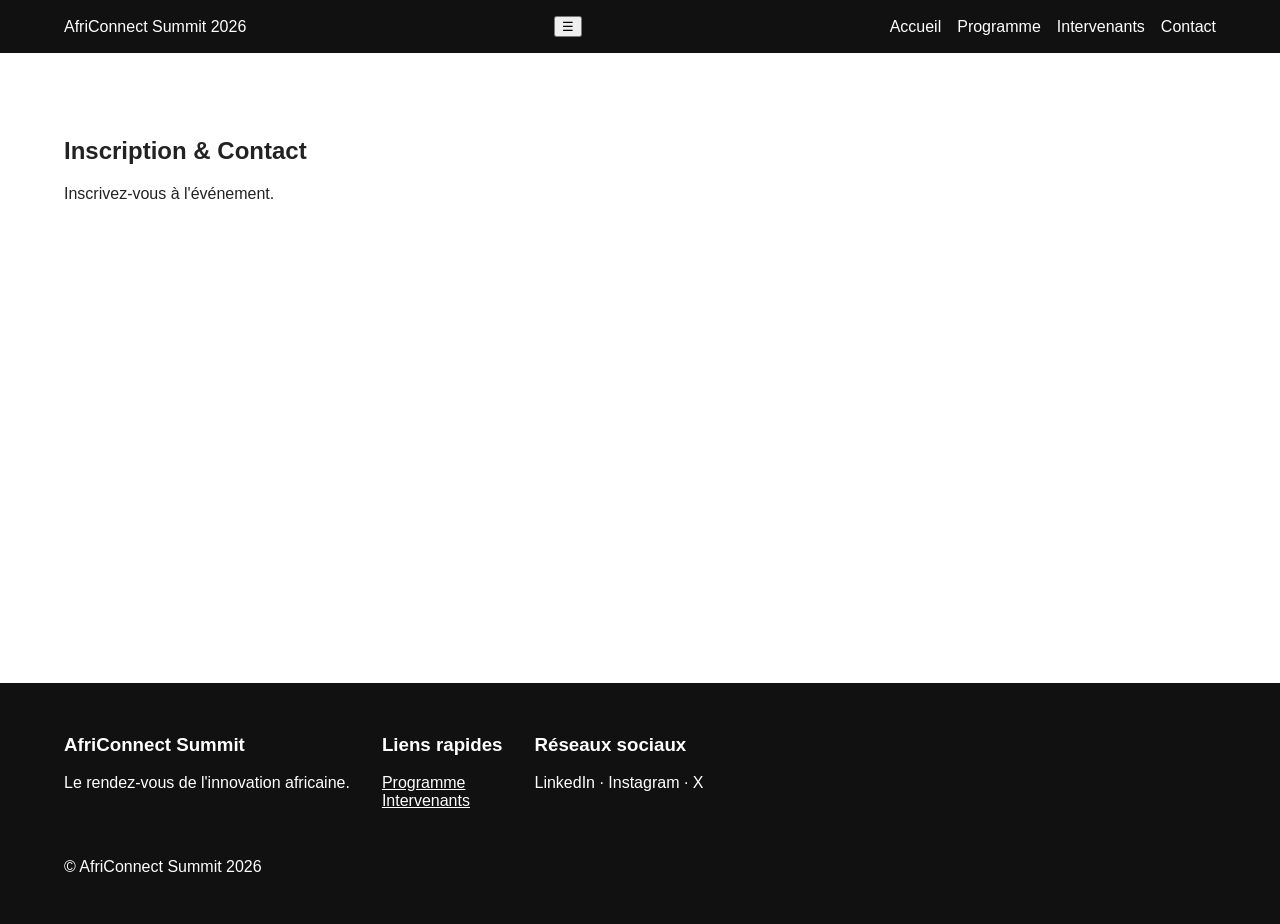
==== contact.html @ eaa364ae "feat: initialize AfriConnect Summit project structure" ====
<!DOCTYPE html>
<html lang="fr">
<head><meta charset="UTF-8"><meta name="viewport" content="width=device-width, initial-scale=1.0"><title>Contact</title><link rel="stylesheet" href="css/style.css"></head>
<body>
<header class="site-header">
  <nav class="navbar">
    <a class="logo" href="index.html">AfriConnect Summit 2026</a>
    <button class="menu-toggle" aria-label="Ouvrir le menu">☰</button>
    <div class="nav-links">
      <a href="index.html">Accueil</a>
      <a href="programme.html">Programme</a>
      <a href="intervenants.html">Intervenants</a>
      <a href="contact.html">Contact</a>
      </div>
  </nav>
</header>
<main><section><h1>Inscription & Contact</h1><p>Inscrivez-vous à l'événement.</p></section></main>
<footer class="site-footer">
  <div><h3>AfriConnect Summit</h3><p>Le rendez-vous de l'innovation africaine.</p></div>
  <div><h3>Liens rapides</h3><a href="programme.html">Programme</a><a href="intervenants.html">Intervenants</a></div>
  <div><h3>Réseaux sociaux</h3><p>LinkedIn · Instagram · X</p></div>
  <p class="copyright">© <span id="current-year"></span> AfriConnect Summit 2026</p>
</footer>

</body>
</html>
---- css/style.css ----
* { box-sizing: border-box; }
body { margin: 0; font-family: Arial, sans-serif; color: #222; background: #fff; }
.navbar { display: flex; justify-content: space-between; align-items: center; padding: 1rem 5%; background: #111; }
.logo, .nav-links a { color: white; text-decoration: none; }
.nav-links { display: flex; gap: 1rem; }
main { min-height: 70vh; padding: 4rem 5%; }
.site-footer { padding: 2rem 5%; background: #111; color: white; display: flex; gap: 2rem; flex-wrap: wrap; }
.site-footer a { color: white; display: block; }
.copyright { width: 100%; }
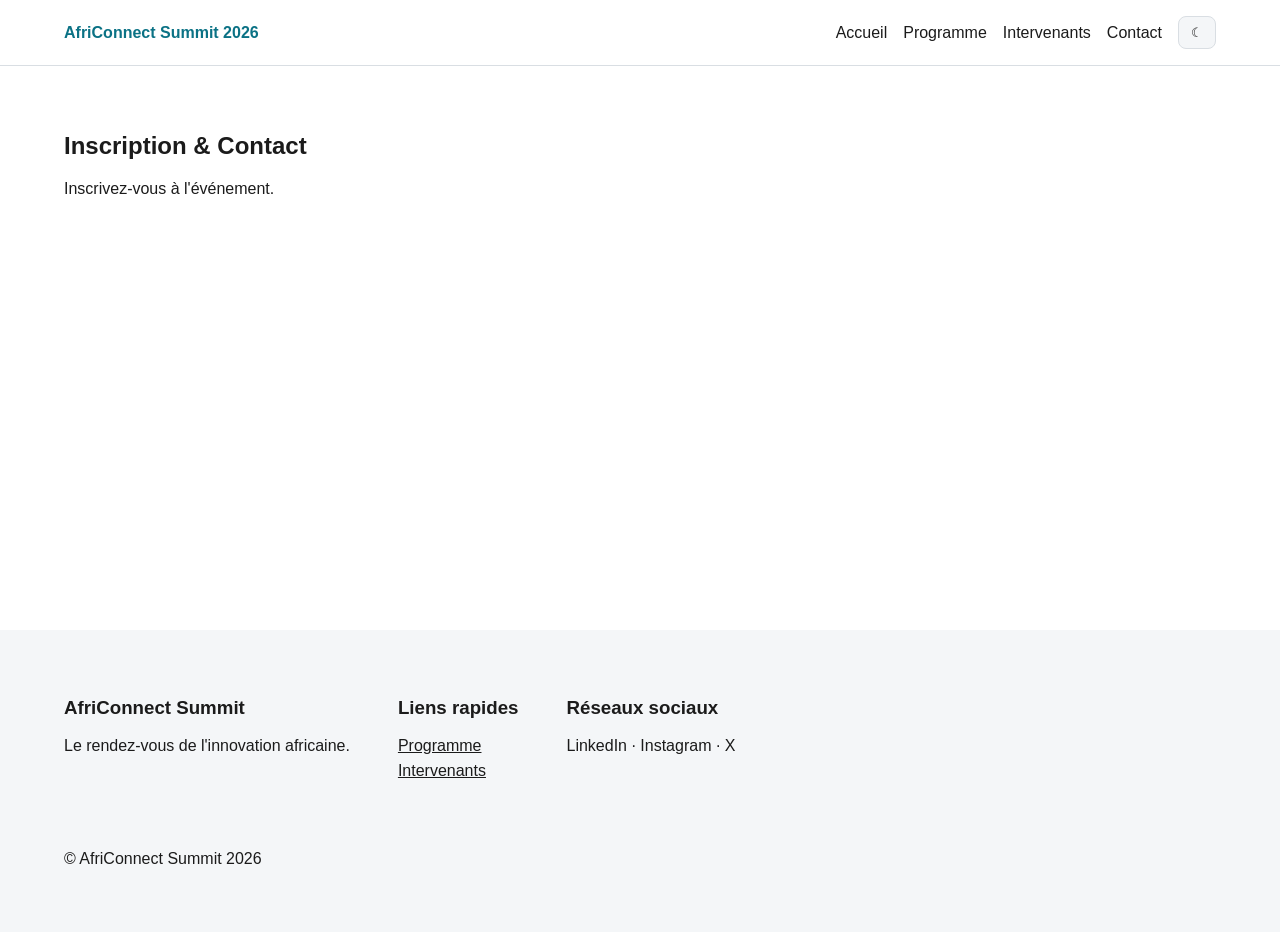
==== commit 0f3877e5: "feat: build complete homepage with hero statistics speakers and sponsors" ====
--- a/contact.html
+++ b/contact.html
@@ -1,7 +1,7 @@
 <!DOCTYPE html>
 <html lang="fr">
 <head><meta charset="UTF-8"><meta name="viewport" content="width=device-width, initial-scale=1.0"><title>Contact</title><link rel="stylesheet" href="css/style.css"></head>
-<body>
+<body data-theme="light">
 <header class="site-header">
   <nav class="navbar">
     <a class="logo" href="index.html">AfriConnect Summit 2026</a>
@@ -11,7 +11,8 @@
       <a href="programme.html">Programme</a>
       <a href="intervenants.html">Intervenants</a>
       <a href="contact.html">Contact</a>
-      </div>
+            <button id="theme-toggle" class="theme-toggle" aria-label="Changer de thème">☾</button>
+    </div>
   </nav>
 </header>
 <main><section><h1>Inscription & Contact</h1><p>Inscrivez-vous à l'événement.</p></section></main>
--- a/css/style.css
+++ b/css/style.css
@@ -1,9 +1,40 @@
-* { box-sizing: border-box; }
-body { margin: 0; font-family: Arial, sans-serif; color: #222; background: #fff; }
-.navbar { display: flex; justify-content: space-between; align-items: center; padding: 1rem 5%; background: #111; }
-.logo, .nav-links a { color: white; text-decoration: none; }
-.nav-links { display: flex; gap: 1rem; }
-main { min-height: 70vh; padding: 4rem 5%; }
-.site-footer { padding: 2rem 5%; background: #111; color: white; display: flex; gap: 2rem; flex-wrap: wrap; }
-.site-footer a { color: white; display: block; }
-.copyright { width: 100%; }
+:root { --bg:#ffffff; --text:#1b1b1b; --surface:#f4f6f8; --primary:#0b7285; --header:#ffffff; --border:#d9dee3; }
+[data-theme="dark"] { --bg:#101418; --text:#f4f7f9; --surface:#1b2229; --primary:#66d9ef; --header:#151b21; --border:#35404a; }
+* { box-sizing:border-box; }
+html { scroll-behavior:smooth; }
+body { margin:0; font-family:Arial,sans-serif; color:var(--text); background:var(--bg); transition:.3s; }
+.navbar { position:fixed; top:0; left:0; right:0; z-index:10; display:flex; justify-content:space-between; align-items:center; padding:1rem 5%; background:var(--header); border-bottom:1px solid var(--border); }
+.logo { color:var(--primary); text-decoration:none; font-weight:700; }
+.nav-links { display:flex; align-items:center; gap:1rem; }
+.nav-links a { color:var(--text); text-decoration:none; }
+.theme-toggle,.menu-toggle { border:1px solid var(--border); background:var(--surface); color:var(--text); padding:.5rem .75rem; cursor:pointer; border-radius:8px; }
+.menu-toggle { display:none; }
+main { min-height:70vh; padding:7rem 5% 4rem; }
+.site-footer { padding:3rem 5%; background:var(--surface); display:flex; gap:3rem; flex-wrap:wrap; }
+.site-footer a { color:var(--text); display:block; margin:.4rem 0; }
+.copyright { width:100%; }
+
+.hero { min-height:100vh; display:grid; place-items:center; text-align:center; padding:6rem 5% 3rem; background:linear-gradient(135deg,var(--surface),var(--bg)); }
+.hero h1 { font-size:clamp(2.5rem,7vw,6rem); margin:.5rem 0; }
+.hero p { max-width:700px; margin:1rem auto; line-height:1.7; }
+.eyebrow { letter-spacing:.15em; color:var(--primary); font-weight:700; }
+.cta-group { display:flex; justify-content:center; gap:1rem; flex-wrap:wrap; margin:2rem 0; }
+.btn { display:inline-block; padding:.9rem 1.3rem; background:var(--primary); color:white; text-decoration:none; border-radius:8px; border:1px solid var(--primary); }
+.btn.secondary { background:transparent; color:var(--primary); }
+.countdown { display:flex; justify-content:center; gap:1rem; flex-wrap:wrap; }
+.countdown div { min-width:90px; padding:1rem; background:var(--surface); border:1px solid var(--border); border-radius:10px; }
+.countdown strong { display:block; font-size:2rem; }
+.countdown span { font-size:.8rem; }
+.section { padding:5rem 0; }
+.section h2 { text-align:center; margin-bottom:2rem; }
+.stats-grid,.speaker-grid { display:grid; grid-template-columns:repeat(4,1fr); gap:1rem; }
+.stat-card,.speaker-card,.features article { padding:2rem; text-align:center; background:var(--surface); border:1px solid var(--border); border-radius:12px; }
+.stat-card strong { display:block; font-size:2.5rem; color:var(--primary); }
+.features { display:flex; gap:1rem; }
+.features article { flex:1; }
+.speaker-card { transition:.3s; }
+.speaker-card:hover { transform:translateY(-8px); box-shadow:0 15px 30px #0002; }
+.avatar { width:90px; height:90px; margin:auto; display:grid; place-items:center; border-radius:50%; background:var(--primary); color:white; font-weight:bold; font-size:1.5rem; }
+.sponsors { display:flex; align-items:center; justify-content:center; gap:1rem; }
+.sponsor { padding:2rem 4rem; border-radius:10px; font-weight:bold; }
+.gold { font-size:1.5rem; background:#e5c76b; }.silver { background:#cbd1d6; }.bronze { background:#b98157; }
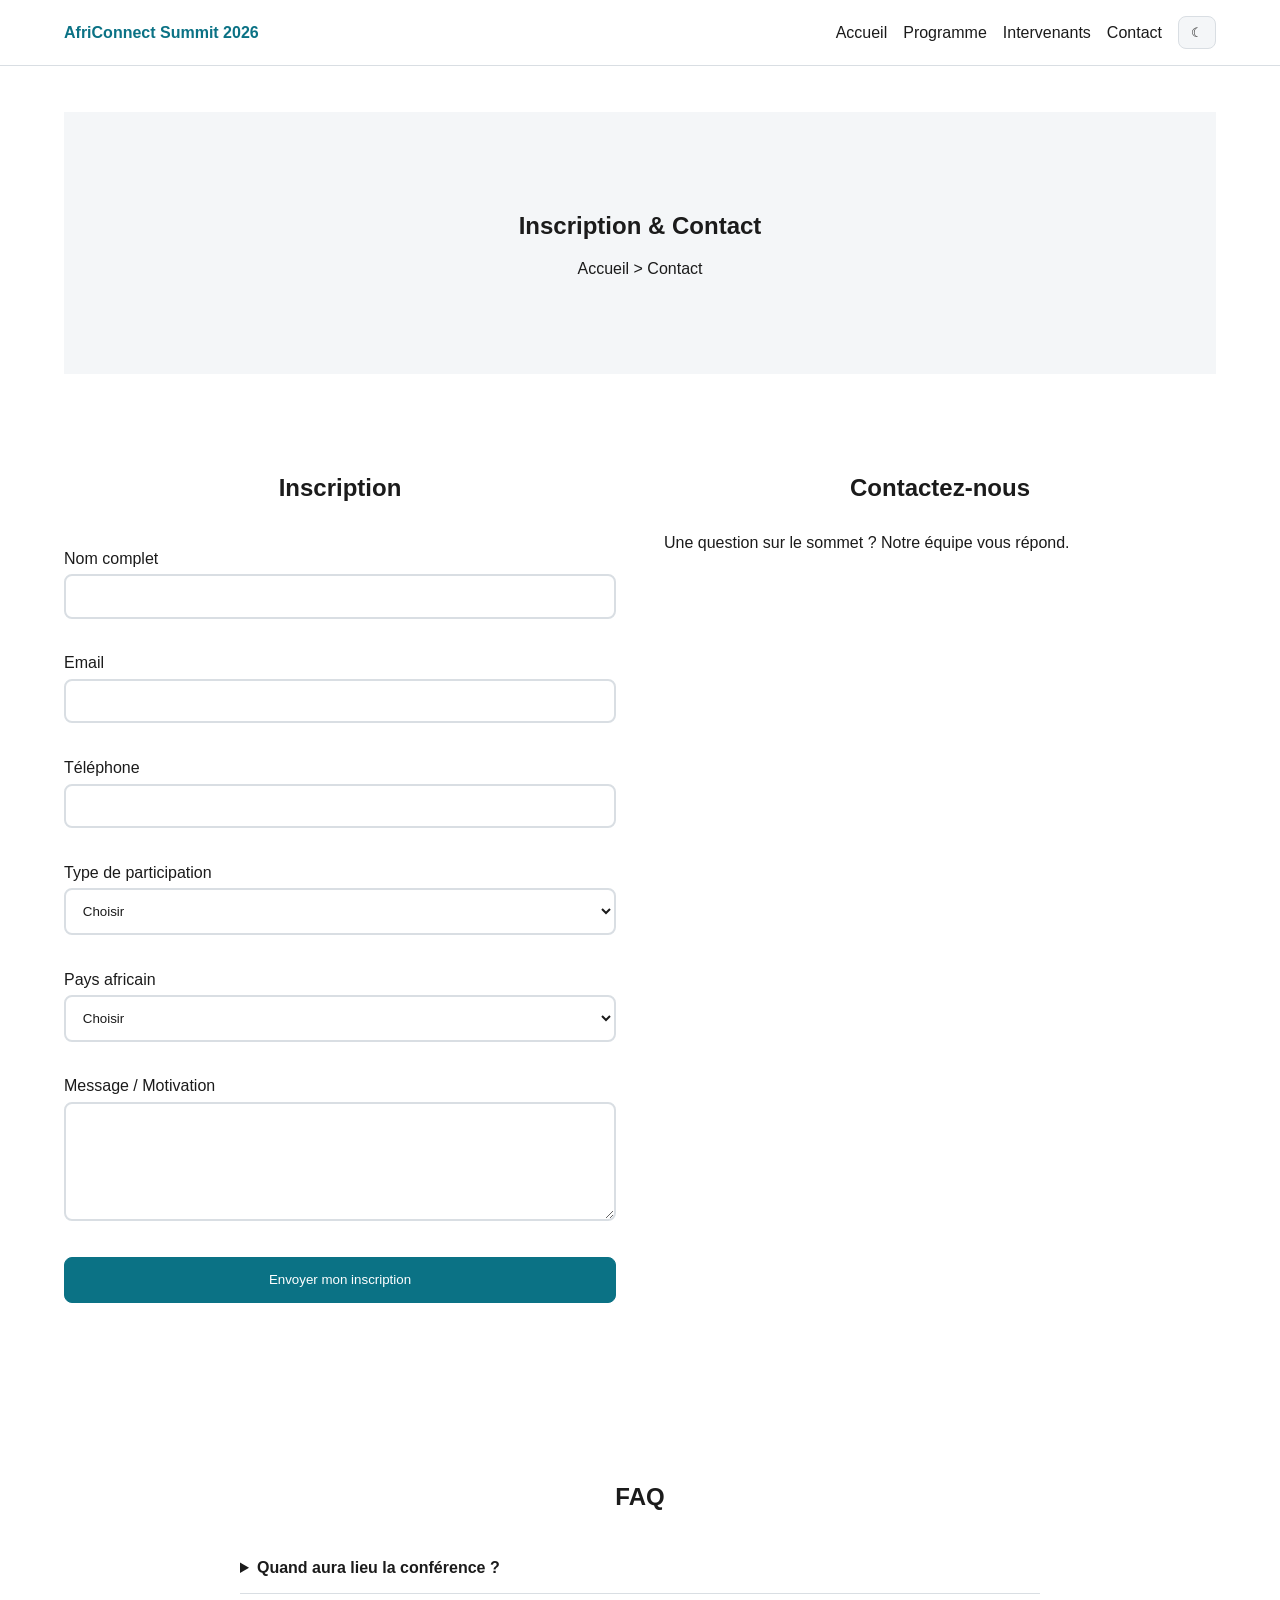
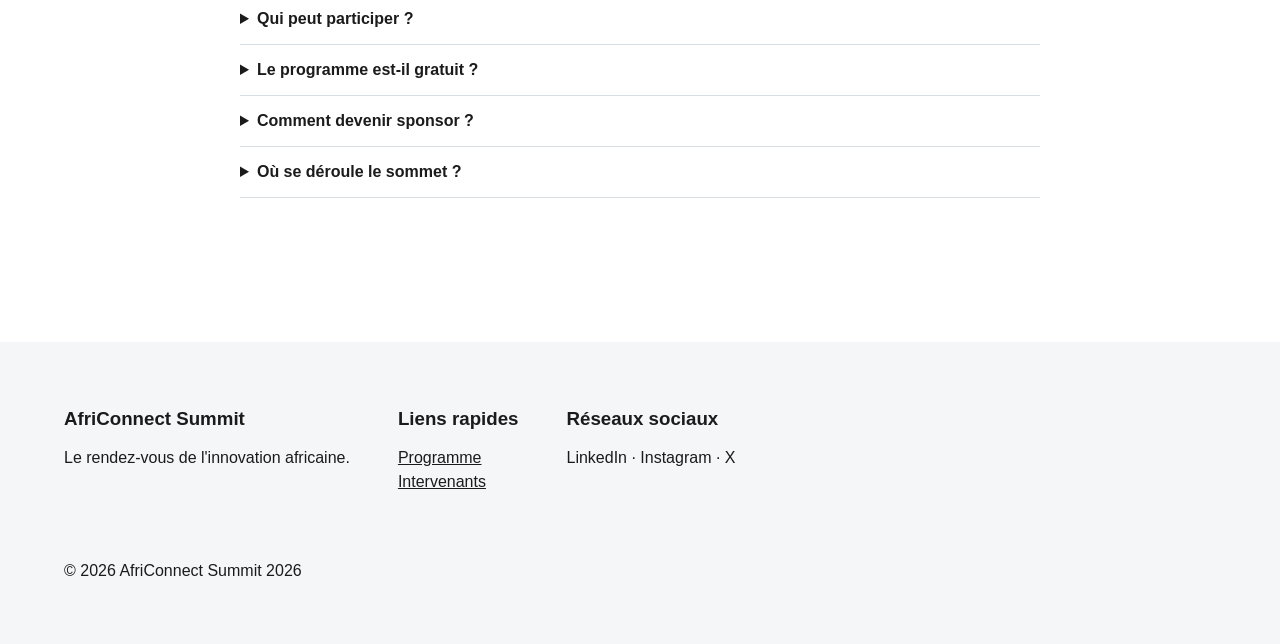
==== commit 0d3a6448: "feat: add registration form validation FAQ accordion and map" ====
--- a/contact.html
+++ b/contact.html
@@ -1,7 +1,14 @@
 <!DOCTYPE html>
 <html lang="fr">
-<head><meta charset="UTF-8"><meta name="viewport" content="width=device-width, initial-scale=1.0"><title>Contact</title><link rel="stylesheet" href="css/style.css"></head>
-<body data-theme="light">
+<head>
+  <meta charset="UTF-8">
+  <meta name="viewport" content="width=device-width, initial-scale=1.0">
+  <title>Contact | AfriConnect Summit 2026</title>
+  <link rel="stylesheet" href="css/style.css">
+  <link rel="stylesheet" href="css/responsive.css">
+</head>
+<body>
+
 <header class="site-header">
   <nav class="navbar">
     <a class="logo" href="index.html">AfriConnect Summit 2026</a>
@@ -11,17 +18,41 @@
       <a href="programme.html">Programme</a>
       <a href="intervenants.html">Intervenants</a>
       <a href="contact.html">Contact</a>
-            <button id="theme-toggle" class="theme-toggle" aria-label="Changer de thème">☾</button>
+      <button id="theme-toggle" class="theme-toggle" aria-label="Changer de thème">☾</button>
     </div>
   </nav>
 </header>
-<main><section><h1>Inscription & Contact</h1><p>Inscrivez-vous à l'événement.</p></section></main>
+
+<main>
+
+<section class="inner-hero"><h1>Inscription & Contact</h1><p>Accueil &gt; Contact</p></section>
+<section class="section contact-layout"><form id="registration-form" novalidate><h2>Inscription</h2>
+<label>Nom complet<input id="fullName" type="text" required><small class="error"></small></label>
+<label>Email<input id="email" type="email" required><small class="error"></small></label>
+<label>Téléphone<input id="phone" type="tel" required><small class="error"></small></label>
+<label>Type de participation<select id="participation" required><option value="">Choisir</option><option>Participant</option><option>Intervenant</option><option>Partenaire</option><option>Sponsor</option><option>Presse</option></select><small class="error"></small></label>
+<label>Pays africain<select id="country" required><option value="">Choisir</option><option>Sénégal</option><option>Centrafrique</option><option>Cameroun</option><option>Côte d'Ivoire</option><option>Ghana</option><option>Nigeria</option><option>Kenya</option><option>Afrique du Sud</option><option>Maroc</option><option>Égypte</option><option>Rwanda</option><option>Tanzanie</option></select><small class="error"></small></label>
+<label>Message / Motivation<textarea id="message" rows="6" required></textarea><small class="error"></small></label>
+<button class="btn" type="submit">Envoyer mon inscription</button><div id="success-message" class="success"></div></form>
+<aside><h2>Contactez-nous</h2><p>Une question sur le sommet ? Notre équipe vous répond.</p><div class="map"><iframe title="Carte de Dakar" src="https://www.google.com/maps?q=Dakar%20Senegal&output=embed" loading="lazy"></iframe></div></aside></section>
+<section class="section"><h2>FAQ</h2><div class="faq">
+<details><summary>Quand aura lieu la conférence ?</summary><p>Du 15 au 17 octobre 2026.</p></details>
+<details><summary>Qui peut participer ?</summary><p>Étudiants, professionnels, entrepreneurs et passionnés.</p></details>
+<details><summary>Le programme est-il gratuit ?</summary><p>Certains événements sont gratuits, selon le type de participation.</p></details>
+<details><summary>Comment devenir sponsor ?</summary><p>Utilisez le formulaire et sélectionnez Sponsor.</p></details>
+<details><summary>Où se déroule le sommet ?</summary><p>À Dakar, au Sénégal.</p></details></div></section>
+
+</main>
+
 <footer class="site-footer">
   <div><h3>AfriConnect Summit</h3><p>Le rendez-vous de l'innovation africaine.</p></div>
   <div><h3>Liens rapides</h3><a href="programme.html">Programme</a><a href="intervenants.html">Intervenants</a></div>
   <div><h3>Réseaux sociaux</h3><p>LinkedIn · Instagram · X</p></div>
   <p class="copyright">© <span id="current-year"></span> AfriConnect Summit 2026</p>
 </footer>
+<button id="back-to-top" class="back-to-top" aria-label="Retour en haut">↑</button>
 
+<script src="js/main.js"></script>
+<script src="js/contact.js"></script>
 </body>
 </html>
--- a/css/style.css
+++ b/css/style.css
@@ -38,3 +38,21 @@
 .sponsors { display:flex; align-items:center; justify-content:center; gap:1rem; }
 .sponsor { padding:2rem 4rem; border-radius:10px; font-weight:bold; }
 .gold { font-size:1.5rem; background:#e5c76b; }.silver { background:#cbd1d6; }.bronze { background:#b98157; }
+
+.navbar.scrolled { box-shadow:0 4px 20px #0002; background:var(--header); }
+.back-to-top { position:fixed; right:1.5rem; bottom:1.5rem; opacity:0; pointer-events:none; border:0; border-radius:50%; width:48px; height:48px; background:var(--primary); color:white; font-size:1.3rem; cursor:pointer; transition:.3s; }
+.back-to-top.show { opacity:1; pointer-events:auto; }
+.reveal { opacity:0; transform:translateY(30px); transition:.7s ease; }
+.reveal.visible { opacity:1; transform:none; }
+
+.inner-hero { padding:5rem 2rem; text-align:center; background:var(--surface); }
+.tabs { display:flex; justify-content:center; gap:.5rem; margin-bottom:2rem; }
+.tab { padding:.8rem 1.2rem; border:1px solid var(--border); background:var(--surface); color:var(--text); border-radius:8px; cursor:pointer; }
+.tab.active { background:var(--primary); color:white; }
+.day-content { display:none; overflow-x:auto; }.day-content.active { display:block; }
+table { width:100%; border-collapse:collapse; min-width:650px; } th,td { padding:1rem; border:1px solid var(--border); text-align:left; } tbody tr:nth-child(even){background:var(--surface)}
+.topic-grid { display:grid; grid-template-columns:repeat(2,1fr); gap:1rem; }.topic-grid article { padding:2rem; background:var(--surface); border:1px solid var(--border); border-radius:12px; }
+
+.filters { display:flex; justify-content:center; gap:.5rem; flex-wrap:wrap; margin-bottom:2rem; }.filter { padding:.8rem 1rem; border:1px solid var(--border); background:var(--surface); color:var(--text); border-radius:8px; cursor:pointer; }.filter.active { background:var(--primary); color:white; }
+
+.contact-layout { display:flex; gap:3rem; }.contact-layout > * { flex:1; } form { display:flex; flex-direction:column; gap:1rem; } label { display:flex; flex-direction:column; gap:.4rem; } input,select,textarea { padding:.8rem; border:2px solid var(--border); border-radius:8px; background:var(--bg); color:var(--text); } input.valid,select.valid,textarea.valid { border-color:#198754; } input.invalid,select.invalid,textarea.invalid { border-color:#dc3545; } .error { color:#dc3545; min-height:1em; }.success { display:none; padding:1rem; background:#d1e7dd; color:#0f5132; border-radius:8px; }.success.show { display:block; }.map iframe { width:100%; min-height:300px; border:0; border-radius:12px; }.faq { max-width:800px; margin:auto; }.faq details { border-bottom:1px solid var(--border); padding:1rem 0; }.faq summary { cursor:pointer; font-weight:bold; }
--- a/css/responsive.css
+++ b/css/responsive.css
@@ -0,0 +1,8 @@
+@media (max-width: 700px) {
+  .menu-toggle { display:block; }
+  .nav-links { display:none; position:absolute; top:100%; left:0; right:0; padding:1rem 5%; background:var(--header); flex-direction:column; align-items:flex-start; }
+  .nav-links.open { display:flex; }
+}
+
+@media (max-width:900px){.stats-grid,.speaker-grid{grid-template-columns:repeat(2,1fr)}}
+@media (max-width:700px){.features,.sponsors{flex-direction:column}.stats-grid,.speaker-grid{grid-template-columns:1fr}.sponsor{text-align:center}}
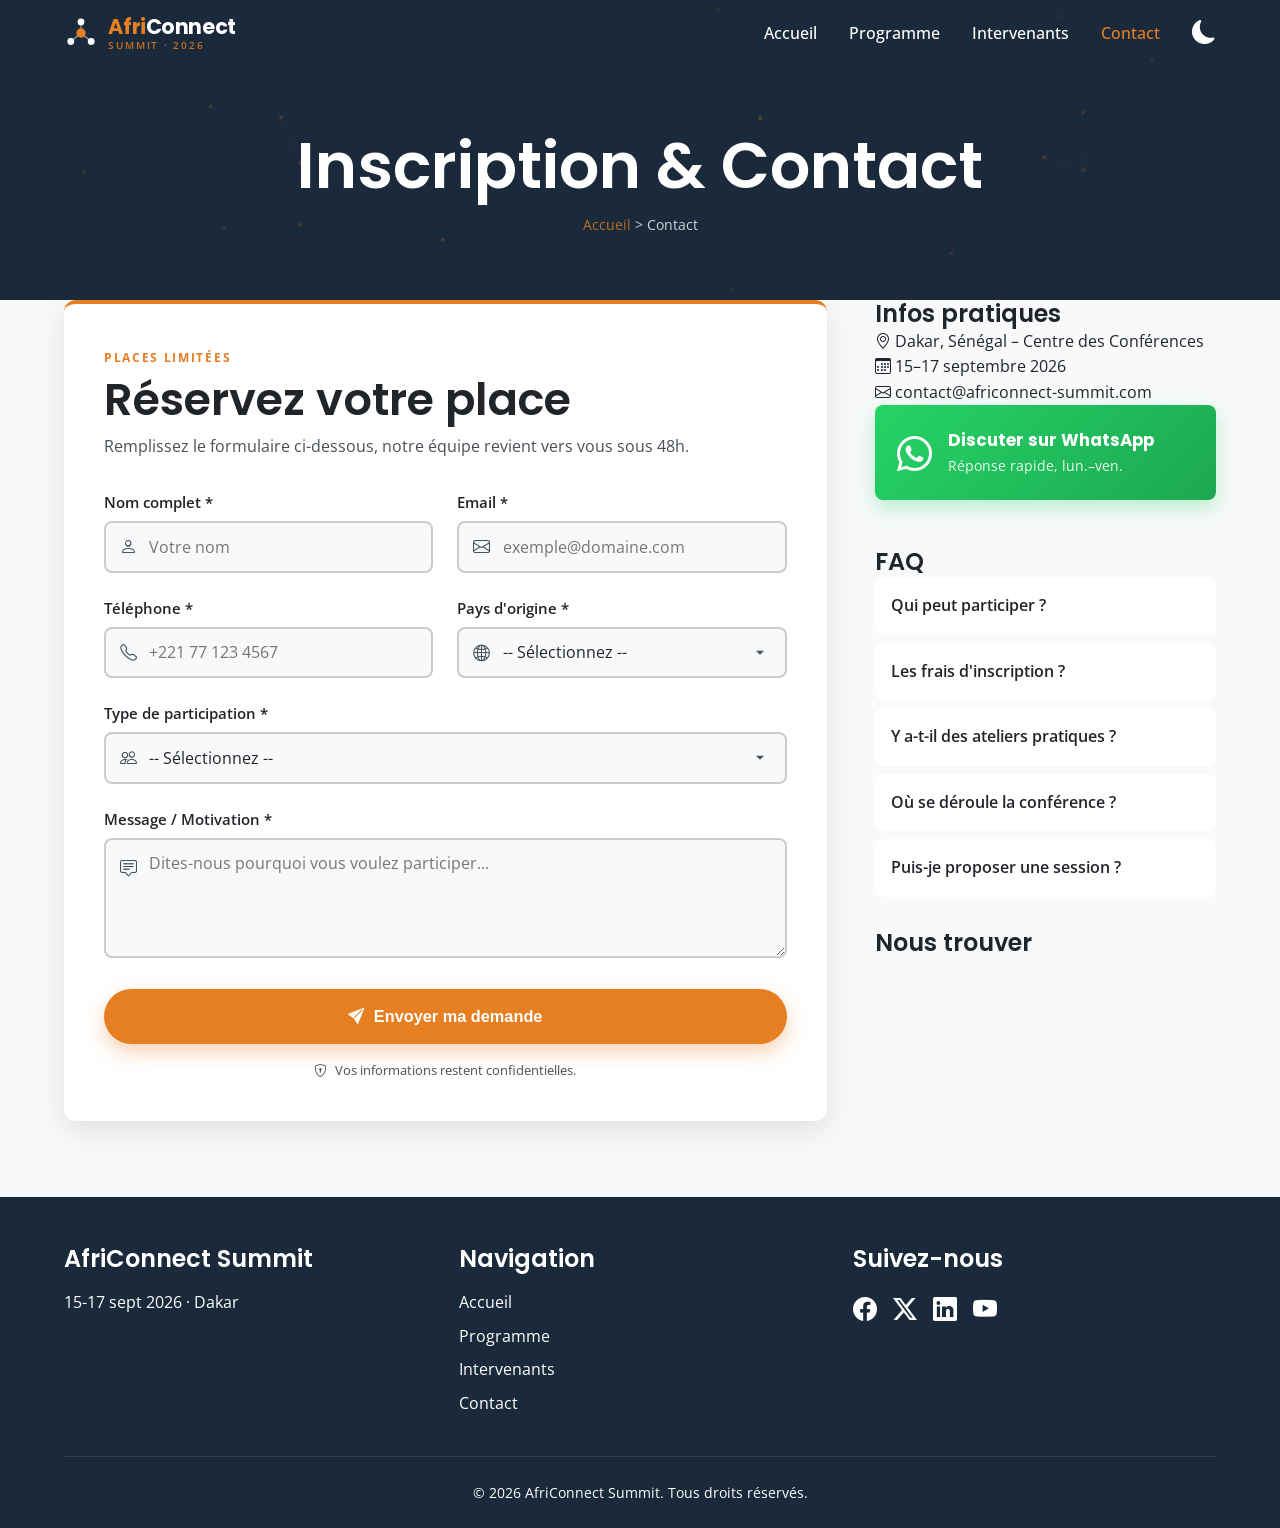
==== commit 1f385245: "feat: finalize AfriConnect Summit 2026 website and complete all requirements" ====
--- a/contact.html
+++ b/contact.html
@@ -1,58 +1,206 @@
 <!DOCTYPE html>
-<html lang="fr">
+<html lang="fr" class="no-js">
 <head>
-  <meta charset="UTF-8">
-  <meta name="viewport" content="width=device-width, initial-scale=1.0">
-  <title>Contact | AfriConnect Summit 2026</title>
-  <link rel="stylesheet" href="css/style.css">
-  <link rel="stylesheet" href="css/responsive.css">
+    <meta charset="UTF-8" />
+    <meta name="viewport" content="width=device-width, initial-scale=1.0" />
+    <meta name="description" content="Inscrivez-vous à AfriConnect Summit 2026 et contactez l'équipe organisatrice." />
+    <title>Contact – AfriConnect Summit 2026</title>
+    <link rel="preconnect" href="https://fonts.googleapis.com">
+    <link rel="preconnect" href="https://fonts.gstatic.com" crossorigin>
+    <link href="https://fonts.googleapis.com/css2?family=Open+Sans&family=Poppins:wght@400;600;700&display=swap" rel="stylesheet">
+    <link rel="stylesheet" href="https://cdn.jsdelivr.net/npm/bootstrap-icons@1.11.3/font/bootstrap-icons.min.css">
+    <script>document.documentElement.classList.replace('no-js','js');</script>
+    <link rel="stylesheet" href="css/style.css">
 </head>
 <body>
 
-<header class="site-header">
-  <nav class="navbar">
-    <a class="logo" href="index.html">AfriConnect Summit 2026</a>
-    <button class="menu-toggle" aria-label="Ouvrir le menu">☰</button>
-    <div class="nav-links">
-      <a href="index.html">Accueil</a>
-      <a href="programme.html">Programme</a>
-      <a href="intervenants.html">Intervenants</a>
-      <a href="contact.html">Contact</a>
-      <button id="theme-toggle" class="theme-toggle" aria-label="Changer de thème">☾</button>
+    <!-- ===== NAVBAR ===== -->
+    <header class="navbar" id="navbar">
+        <div class="container">
+            <a href="index.html" class="logo" aria-label="AfriConnect Summit — retour à l'accueil">
+                <svg class="logo-mark" viewBox="0 0 40 40" xmlns="http://www.w3.org/2000/svg" aria-hidden="true" focusable="false">
+                    <line class="lm-link" x1="20" y1="20" x2="8" y2="30" />
+             <line class="lm-link" x1="20" y1="20" x2="32" y2="30" />
+                    <line class="lm-link" x1="20" y1="20" x2="20" y2="7" />
+             <circle class="lm-node" cx="8" cy="30" r="4" />
+                    <circle class="lm-node" cx="32" cy="30" r="4" />
+               <circle class="lm-node" cx="20" cy="7" r="4" />
+                    <circle class="lm-node lm-hub" cx="20" cy="20" r="5.5" />
+                </svg>
+                <span class="logo-text">
+                <span class="logo-wordmark"><span class="logo-afri">Afri</span>Connect</span>
+               <span class="logo-tagline">Summit · 2026</span>
+                </span>
+            </a>
+            <nav aria-label="Navigation principale">
+         <ul class="nav-links" id="navLinks">
+             <li><a href="index.html">Accueil</a></li>
+               <li><a href="programme.html">Programme</a></li>
+            <li><a href="intervenants.html">Intervenants</a></li>
+            <li><a href="contact.html" class="active" aria-current="page">Contact</a></li>
+            <li><button class="theme-toggle" id="themeToggle" aria-label="Basculer le mode sombre"><i class="bi bi-moon-fill"></i></button></li>
+                </ul>
+                <button class="hamburger" id="hamburger" aria-label="Menu" aria-expanded="false" aria-controls="navLinks"><span></span><span></span><span></span></button>
+            </nav>
+        </div>
+    </header>
+
+    <!-- hero -->
+    <section class="page-hero">
+        <canvas class="hero-canvas" data-max-particles="35" aria-hidden="true"></canvas>
+        <h1>Inscription & Contact</h1>
+        <p class="breadcrumb"><a href="index.html">Accueil</a> &gt; Contact</p>
+    </section>
+
+    <!-- ===== FORMULAIRE + INFOS ===== -->
+    <div class="container">
+        <div class="contact-wrapper">
+     <!-- Formulaire -->
+        <div class="contact-form">
+                <span class="form-eyebrow">Places limitées</span>
+           <h2>Réservez votre place</h2>
+                <p class="form-subtitle">Remplissez le formulaire ci-dessous, notre équipe revient vers vous sous 48h.</p>
+         <form id="contactForm" novalidate>
+                    <div class="form-row">
+                        <div class="form-group">                    <label for="name">Nom complet *</label>
+                            <div class="input-wrap">
+                                <i class="bi bi-person"></i>                        <input type="text" id="name" placeholder="Votre nom" required>
+                            </div>
+                            <span class="error-message"></span>
+                        </div>
+                        <div class="form-group">
+                            <label for="email">Email *</label>
+                            <div class="input-wrap">                      <i class="bi bi-envelope"></i>
+                                <input type="email" id="email" placeholder="exemple@domaine.com" required>
+                     </div>
+                            <span class="error-message"></span>
+               </div>
+                    </div>
+                   <div class="form-row">
+                        <div class="form-group">
+                   <label for="phone">Téléphone *</label>
+                  <div class="input-wrap">
+                                <i class="bi bi-telephone"></i>
+                     <input type="tel" id="phone" placeholder="+221 77 123 4567" required>
+                            </div>
+                   <span class="error-message"></span>
+                   </div>
+                        <div class="form-group">
+                      <label for="country">Pays d'origine *</label>
+                            <div class="input-wrap">
+                     <i class="bi bi-globe2"></i>
+                  <select id="country" required>
+                             <option value="">-- Sélectionnez --</option>
+                           <option value="SN">Sénégal</option>
+                                                   <option value="CI">Côte d'Ivoire</option>
+                                    <option value="MA">Maroc</option>
+                                    <option value="ML">Mali</option>
+                                               <option value="BF">Burkina Faso</option>
+                                    <option value="TN">Tunisie</option>
+                        <option value="GH">Ghana</option>
+                                    <option value="CM">Cameroun</option>
+                                    <option value="NG">Nigeria</option>
+                                    <option value="ZA">Afrique du Sud</option>
+                                </select>
+                            </div>
+                            <span class="error-message"></span>
+                        </div>
+                    </div>
+                    <div class="form-group">
+                        <label for="participantType">Type de participation *</label>
+                        <div class="input-wrap">
+                            <i class="bi bi-people"></i>
+                            <select id="participantType" required>
+                                <option value="">-- Sélectionnez --</option>
+                                <option value="student">Étudiant</option>
+                                <option value="professional">Professionnel</option>
+                                <option value="entrepreneur">Entrepreneur</option>
+                                <option value="investor">Investisseur</option>
+                            </select>
+                        </div>
+                        <span class="error-message"></span>
+                    </div>
+                    <div class="form-group">
+                        <label for="message">Message / Motivation *</label>
+                        <div class="input-wrap has-textarea">
+                            <i class="bi bi-chat-square-text"></i>
+                            <textarea id="message" placeholder="Dites-nous pourquoi vous voulez participer..." required></textarea>
+                        </div>
+                        <span class="error-message"></span>
+                    </div>
+                    <button type="submit" class="btn btn-primary"><i class="bi bi-send-fill"></i> Envoyer ma demande</button>
+                    <p class="form-note"><i class="bi bi-shield-lock"></i> Vos informations restent confidentielles.</p>
+                </form>
+            </div>
+
+            <!-- Infos et FAQ -->
+            <div class="contact-info">
+                <h3>Infos pratiques</h3>
+                <p><i class="bi bi-geo-alt"></i> Dakar, Sénégal – Centre des Conférences</p>
+                <p><i class="bi bi-calendar3"></i> 15–17 septembre 2026</p>
+                <p><i class="bi bi-envelope"></i> contact@africonnect-summit.com</p>
+
+                <a class="whatsapp-card" href="https://wa.me/221771234567?text=Bonjour%2C%20je%20souhaite%20des%20informations%20sur%20AfriConnect%20Summit%202026" target="_blank" rel="noopener">
+                    <i class="bi bi-whatsapp"></i>
+                    <span class="whatsapp-text">
+                        <strong>Discuter sur WhatsApp</strong>
+                        <span>Réponse rapide, lun.–ven.</span>
+                    </span>
+                </a>
+
+                <!-- Accordéon FAQ (CSS pur) -->
+                <div class="faq">
+                    <h3>FAQ</h3>
+                    <div class="faq-item">
+                        <input type="checkbox" id="faq1">
+                        <label for="faq1">Qui peut participer ?</label>
+                        <div class="faq-answer">L'événement est ouvert à tous : étudiants, professionnels, entrepreneurs, investisseurs.</div>
+                    </div>
+                    <div class="faq-item">
+                        <input type="checkbox" id="faq2">
+                        <label for="faq2">Les frais d'inscription ?</label>
+                        <div class="faq-answer">L'inscription est gratuite pour les étudiants, et à partir de 50€ pour les professionnels.</div>
+                    </div>
+                    <div class="faq-item">
+                        <input type="checkbox" id="faq3">
+                        <label for="faq3">Y a-t-il des ateliers pratiques ?</label>
+                        <div class="faq-answer">Oui, de nombreux ateliers sont prévus chaque jour (voir le programme).</div>
+                    </div>
+                    <div class="faq-item">
+                        <input type="checkbox" id="faq4">
+                        <label for="faq4">Où se déroule la conférence ?</label>
+                        <div class="faq-answer">Au Centre des Conférences de Dakar, Sénégal.</div>
+                    </div>
+                    <div class="faq-item">
+                        <input type="checkbox" id="faq5">
+                        <label for="faq5">Puis-je proposer une session ?</label>
+                        <div class="faq-answer">Les propositions sont closes pour 2026, mais vous pouvez nous contacter pour 2027.</div>
+                    </div>
+                </div>
+
+                <!-- Google Maps iframe -->
+                <div style="margin-top: 2rem;">
+                    <h3>Nous trouver</h3>
+                    <iframe src="https://www.google.com/maps/embed?pb=!1m18!1m12!1m3!1d3860.881044819978!2d-17.451722525261417!3d14.693532975438367!2m3!1f0!2f0!3f0!3m2!1i1024!2i768!4f13.1!3m3!1m2!1s0xec1730ffc2dbd3b%3A0x4d6b1a0f5c0b4e8a!2sDakar!5e0!3m2!1sfr!2ssn!4v1710000000000" width="100%" height="200" style="border:0; border-radius:8px;" allowfullscreen="" loading="lazy"></iframe>
+                </div>
+            </div>
+        </div>
     </div>
-  </nav>
-</header>
-
-<main>
-
-<section class="inner-hero"><h1>Inscription & Contact</h1><p>Accueil &gt; Contact</p></section>
-<section class="section contact-layout"><form id="registration-form" novalidate><h2>Inscription</h2>
-<label>Nom complet<input id="fullName" type="text" required><small class="error"></small></label>
-<label>Email<input id="email" type="email" required><small class="error"></small></label>
-<label>Téléphone<input id="phone" type="tel" required><small class="error"></small></label>
-<label>Type de participation<select id="participation" required><option value="">Choisir</option><option>Participant</option><option>Intervenant</option><option>Partenaire</option><option>Sponsor</option><option>Presse</option></select><small class="error"></small></label>
-<label>Pays africain<select id="country" required><option value="">Choisir</option><option>Sénégal</option><option>Centrafrique</option><option>Cameroun</option><option>Côte d'Ivoire</option><option>Ghana</option><option>Nigeria</option><option>Kenya</option><option>Afrique du Sud</option><option>Maroc</option><option>Égypte</option><option>Rwanda</option><option>Tanzanie</option></select><small class="error"></small></label>
-<label>Message / Motivation<textarea id="message" rows="6" required></textarea><small class="error"></small></label>
-<button class="btn" type="submit">Envoyer mon inscription</button><div id="success-message" class="success"></div></form>
-<aside><h2>Contactez-nous</h2><p>Une question sur le sommet ? Notre équipe vous répond.</p><div class="map"><iframe title="Carte de Dakar" src="https://www.google.com/maps?q=Dakar%20Senegal&output=embed" loading="lazy"></iframe></div></aside></section>
-<section class="section"><h2>FAQ</h2><div class="faq">
-<details><summary>Quand aura lieu la conférence ?</summary><p>Du 15 au 17 octobre 2026.</p></details>
-<details><summary>Qui peut participer ?</summary><p>Étudiants, professionnels, entrepreneurs et passionnés.</p></details>
-<details><summary>Le programme est-il gratuit ?</summary><p>Certains événements sont gratuits, selon le type de participation.</p></details>
-<details><summary>Comment devenir sponsor ?</summary><p>Utilisez le formulaire et sélectionnez Sponsor.</p></details>
-<details><summary>Où se déroule le sommet ?</summary><p>À Dakar, au Sénégal.</p></details></div></section>
-
-</main>
-
-<footer class="site-footer">
-  <div><h3>AfriConnect Summit</h3><p>Le rendez-vous de l'innovation africaine.</p></div>
-  <div><h3>Liens rapides</h3><a href="programme.html">Programme</a><a href="intervenants.html">Intervenants</a></div>
-  <div><h3>Réseaux sociaux</h3><p>LinkedIn · Instagram · X</p></div>
-  <p class="copyright">© <span id="current-year"></span> AfriConnect Summit 2026</p>
-</footer>
-<button id="back-to-top" class="back-to-top" aria-label="Retour en haut">↑</button>
-
-<script src="js/main.js"></script>
-<script src="js/contact.js"></script>
+
+    <!-- ===== FOOTER ===== -->
+    <footer>
+        <div class="container">
+            <div class="footer-grid">
+                <div class="footer-col"><h3>AfriConnect Summit</h3><p>15-17 sept 2026 · Dakar</p></div>
+                <div class="footer-col"><h3>Navigation</h3><ul><li><a href="index.html">Accueil</a></li><li><a href="programme.html">Programme</a></li><li><a href="intervenants.html">Intervenants</a></li><li><a href="contact.html">Contact</a></li></ul></div>
+                <div class="footer-col"><h3>Suivez-nous</h3><div class="social-icons"><a href="#"><i class="bi bi-facebook"></i></a><a href="#"><i class="bi bi-twitter-x"></i></a><a href="#"><i class="bi bi-linkedin"></i></a><a href="#"><i class="bi bi-youtube"></i></a></div></div>
+            </div>
+            <div class="footer-bottom"><p>&copy; <span class="current-year">2026</span> AfriConnect Summit. Tous droits réservés.</p></div>
+        </div>
+    </footer>
+
+    <button class="back-to-top" id="backToTop" aria-label="Retour en haut"><i class="bi bi-chevron-up"></i></button>
+
+    <script src="js/main.js"></script>
 </body>
 </html>
--- a/css/style.css
+++ b/css/style.css
@@ -1,58 +1,1354 @@
-:root { --bg:#ffffff; --text:#1b1b1b; --surface:#f4f6f8; --primary:#0b7285; --header:#ffffff; --border:#d9dee3; }
-[data-theme="dark"] { --bg:#101418; --text:#f4f7f9; --surface:#1b2229; --primary:#66d9ef; --header:#151b21; --border:#35404a; }
-* { box-sizing:border-box; }
-html { scroll-behavior:smooth; }
-body { margin:0; font-family:Arial,sans-serif; color:var(--text); background:var(--bg); transition:.3s; }
-.navbar { position:fixed; top:0; left:0; right:0; z-index:10; display:flex; justify-content:space-between; align-items:center; padding:1rem 5%; background:var(--header); border-bottom:1px solid var(--border); }
-.logo { color:var(--primary); text-decoration:none; font-weight:700; }
-.nav-links { display:flex; align-items:center; gap:1rem; }
-.nav-links a { color:var(--text); text-decoration:none; }
-.theme-toggle,.menu-toggle { border:1px solid var(--border); background:var(--surface); color:var(--text); padding:.5rem .75rem; cursor:pointer; border-radius:8px; }
-.menu-toggle { display:none; }
-main { min-height:70vh; padding:7rem 5% 4rem; }
-.site-footer { padding:3rem 5%; background:var(--surface); display:flex; gap:3rem; flex-wrap:wrap; }
-.site-footer a { color:var(--text); display:block; margin:.4rem 0; }
-.copyright { width:100%; }
-
-.hero { min-height:100vh; display:grid; place-items:center; text-align:center; padding:6rem 5% 3rem; background:linear-gradient(135deg,var(--surface),var(--bg)); }
-.hero h1 { font-size:clamp(2.5rem,7vw,6rem); margin:.5rem 0; }
-.hero p { max-width:700px; margin:1rem auto; line-height:1.7; }
-.eyebrow { letter-spacing:.15em; color:var(--primary); font-weight:700; }
-.cta-group { display:flex; justify-content:center; gap:1rem; flex-wrap:wrap; margin:2rem 0; }
-.btn { display:inline-block; padding:.9rem 1.3rem; background:var(--primary); color:white; text-decoration:none; border-radius:8px; border:1px solid var(--primary); }
-.btn.secondary { background:transparent; color:var(--primary); }
-.countdown { display:flex; justify-content:center; gap:1rem; flex-wrap:wrap; }
-.countdown div { min-width:90px; padding:1rem; background:var(--surface); border:1px solid var(--border); border-radius:10px; }
-.countdown strong { display:block; font-size:2rem; }
-.countdown span { font-size:.8rem; }
-.section { padding:5rem 0; }
-.section h2 { text-align:center; margin-bottom:2rem; }
-.stats-grid,.speaker-grid { display:grid; grid-template-columns:repeat(4,1fr); gap:1rem; }
-.stat-card,.speaker-card,.features article { padding:2rem; text-align:center; background:var(--surface); border:1px solid var(--border); border-radius:12px; }
-.stat-card strong { display:block; font-size:2.5rem; color:var(--primary); }
-.features { display:flex; gap:1rem; }
-.features article { flex:1; }
-.speaker-card { transition:.3s; }
-.speaker-card:hover { transform:translateY(-8px); box-shadow:0 15px 30px #0002; }
-.avatar { width:90px; height:90px; margin:auto; display:grid; place-items:center; border-radius:50%; background:var(--primary); color:white; font-weight:bold; font-size:1.5rem; }
-.sponsors { display:flex; align-items:center; justify-content:center; gap:1rem; }
-.sponsor { padding:2rem 4rem; border-radius:10px; font-weight:bold; }
-.gold { font-size:1.5rem; background:#e5c76b; }.silver { background:#cbd1d6; }.bronze { background:#b98157; }
-
-.navbar.scrolled { box-shadow:0 4px 20px #0002; background:var(--header); }
-.back-to-top { position:fixed; right:1.5rem; bottom:1.5rem; opacity:0; pointer-events:none; border:0; border-radius:50%; width:48px; height:48px; background:var(--primary); color:white; font-size:1.3rem; cursor:pointer; transition:.3s; }
-.back-to-top.show { opacity:1; pointer-events:auto; }
-.reveal { opacity:0; transform:translateY(30px); transition:.7s ease; }
-.reveal.visible { opacity:1; transform:none; }
-
-.inner-hero { padding:5rem 2rem; text-align:center; background:var(--surface); }
-.tabs { display:flex; justify-content:center; gap:.5rem; margin-bottom:2rem; }
-.tab { padding:.8rem 1.2rem; border:1px solid var(--border); background:var(--surface); color:var(--text); border-radius:8px; cursor:pointer; }
-.tab.active { background:var(--primary); color:white; }
-.day-content { display:none; overflow-x:auto; }.day-content.active { display:block; }
-table { width:100%; border-collapse:collapse; min-width:650px; } th,td { padding:1rem; border:1px solid var(--border); text-align:left; } tbody tr:nth-child(even){background:var(--surface)}
-.topic-grid { display:grid; grid-template-columns:repeat(2,1fr); gap:1rem; }.topic-grid article { padding:2rem; background:var(--surface); border:1px solid var(--border); border-radius:12px; }
-
-.filters { display:flex; justify-content:center; gap:.5rem; flex-wrap:wrap; margin-bottom:2rem; }.filter { padding:.8rem 1rem; border:1px solid var(--border); background:var(--surface); color:var(--text); border-radius:8px; cursor:pointer; }.filter.active { background:var(--primary); color:white; }
-
-.contact-layout { display:flex; gap:3rem; }.contact-layout > * { flex:1; } form { display:flex; flex-direction:column; gap:1rem; } label { display:flex; flex-direction:column; gap:.4rem; } input,select,textarea { padding:.8rem; border:2px solid var(--border); border-radius:8px; background:var(--bg); color:var(--text); } input.valid,select.valid,textarea.valid { border-color:#198754; } input.invalid,select.invalid,textarea.invalid { border-color:#dc3545; } .error { color:#dc3545; min-height:1em; }.success { display:none; padding:1rem; background:#d1e7dd; color:#0f5132; border-radius:8px; }.success.show { display:block; }.map iframe { width:100%; min-height:300px; border:0; border-radius:12px; }.faq { max-width:800px; margin:auto; }.faq details { border-bottom:1px solid var(--border); padding:1rem 0; }.faq summary { cursor:pointer; font-weight:bold; }
+/* ===== RESET & VARIABLES ===== */
+:root {
+    /* Couleurs claires (par défaut) */
+    --bg-primary: #f8f9fa;
+    --bg-secondary: #ffffff;
+    --bg-hero: #1a2a3a;
+    --text-primary: #212529;
+    --text-secondary: #495057;
+    --text-light: #ffffff;
+    --accent: #e67e22;
+    --accent-hover: #d35400;
+    --shadow: rgba(0,0,0,0.1);
+    --border-radius: 8px;
+    --transition: 0.3s ease;
+    --font-title: 'Poppins', sans-serif;
+    --font-body: 'Open Sans', sans-serif;
+    --spacing: 2rem;
+    --max-width: 1200px;
+}
+
+[data-theme="dark"] {
+    --bg-primary: #121212;
+    --bg-secondary: #1e1e1e;
+    --bg-hero: #0a0a0a;
+    --text-primary: #e9ecef;
+    --text-secondary: #adb5bd;
+    --text-light: #f8f9fa;
+    --accent: #f39c12;
+    --accent-hover: #e67e22;
+    --shadow: rgba(255,255,255,0.05);
+}
+
+/* ===== BASE ===== */
+* {
+    margin: 0;
+    padding: 0;
+    box-sizing: border-box;
+}
+
+html {
+    scroll-behavior: smooth;
+}
+
+body {
+    font-family: var(--font-body);
+    background-color: var(--bg-primary);
+    color: var(--text-primary);
+    line-height: 1.6;
+    transition: background-color var(--transition), color var(--transition);
+}
+
+a {
+    text-decoration: none;
+    color: inherit;
+}
+
+img {
+    max-width: 100%;
+    height: auto;
+    display: block;
+}
+
+ul {
+    list-style: none;
+}
+
+/* ===== TYPOGRAPHIE ===== */
+h1, h2, h3, h4 {
+    font-family: var(--font-title);
+    font-weight: 600;
+    line-height: 1.2;
+}
+
+h1 { font-size: clamp(2.5rem, 8vw, 4rem); }
+h2 { font-size: clamp(2rem, 5vw, 2.8rem); margin-bottom: 1rem; }
+h3 { font-size: 1.5rem; }
+
+/* ===== CONTAINER ===== */
+.container {
+    max-width: var(--max-width);
+    margin: 0 auto;
+    padding: 0 1.5rem;
+}
+
+/* ===== NAVBAR ===== */
+.navbar {
+    position: fixed;
+    top: 0;
+    left: 0;
+    width: 100%;
+    z-index: 1000;
+    background: transparent;
+    padding: 1rem 0;
+    transition: background var(--transition), box-shadow var(--transition);
+}
+
+.navbar.scrolled {
+    background: var(--bg-secondary);
+    box-shadow: 0 2px 10px var(--shadow);
+}
+
+.navbar .container {
+    display: flex;
+    justify-content: space-between;
+    align-items: center;
+}
+
+/* ===== LOGO ===== */
+/* Le logo combine un pictogramme "réseau" (trois nœuds reliés à un
+   nœud central) et un mot-symbole à deux tons : "Afri" en couleur
+   accent, "Connect" dans la couleur de texte du header. Le pictogramme
+   utilise currentColor pour suivre automatiquement le changement de
+   couleur au scroll et en mode sombre. */
+.logo {
+    display: flex;
+    align-items: center;
+    gap: 0.65rem;
+    color: var(--text-light);
+    transition: color var(--transition);
+}
+
+.navbar.scrolled .logo {
+    color: var(--text-primary);
+}
+
+.logo-mark {
+    flex-shrink: 0;
+    width: 34px;
+    height: 34px;
+    overflow: visible;
+}
+
+.logo-mark .lm-link {
+    stroke: currentColor;
+    stroke-width: 1.4;
+    opacity: 0.55;
+    transition: opacity var(--transition), stroke-dashoffset 0.6s ease;
+    stroke-dasharray: 40;
+    stroke-dashoffset: 0;
+}
+
+.logo-mark .lm-node {
+    fill: currentColor;
+    transition: transform var(--transition), fill var(--transition);
+    transform-origin: center;
+    transform-box: fill-box;
+}
+
+.logo-mark .lm-hub {
+    fill: var(--accent);
+}
+
+.logo:hover .logo-mark .lm-link {
+    opacity: 1;
+    stroke-dashoffset: 40;
+}
+
+.logo:hover .logo-mark .lm-hub {
+    transform: scale(1.18);
+}
+
+.logo:hover .logo-mark .lm-node {
+    transform: scale(1.1);
+}
+
+.logo-text {
+    display: flex;
+    flex-direction: column;
+    line-height: 1.05;
+}
+
+.logo-wordmark {
+    font-family: var(--font-title);
+    font-weight: 700;
+    font-size: 1.3rem;
+    letter-spacing: -0.02em;
+    white-space: nowrap;
+}
+
+.logo-wordmark .logo-afri {
+    color: var(--accent);
+}
+
+.logo-tagline {
+    font-family: var(--font-body);
+    font-size: 0.62rem;
+    font-weight: 600;
+    letter-spacing: 0.18em;
+    text-transform: uppercase;
+    color: var(--accent);
+    opacity: 0.85;
+    margin-top: 0.15rem;
+}
+
+.nav-links {
+    display: flex;
+    gap: 2rem;
+    align-items: center;
+}
+
+.nav-links a {
+    color: var(--text-light);
+    font-weight: 500;
+    transition: color var(--transition);
+}
+
+.navbar.scrolled .nav-links a {
+    color: var(--text-primary);
+}
+
+.nav-links a:hover,
+.nav-links a.active {
+    color: var(--accent);
+}
+
+.theme-toggle {
+    background: none;
+    border: none;
+    color: var(--text-light);
+    font-size: 1.5rem;
+    cursor: pointer;
+    transition: color var(--transition);
+}
+
+.navbar.scrolled .theme-toggle {
+    color: var(--text-primary);
+}
+
+.theme-toggle:hover {
+    color: var(--accent);
+}
+
+/* Hamburger */
+.hamburger {
+    display: none;
+    flex-direction: column;
+    gap: 5px;
+    background: none;
+    border: none;
+    cursor: pointer;
+    padding: 5px;
+}
+
+.hamburger span {
+    display: block;
+    width: 25px;
+    height: 3px;
+    background: var(--text-light);
+    border-radius: 2px;
+    transition: var(--transition);
+}
+
+.navbar.scrolled .hamburger span {
+    background: var(--text-primary);
+}
+
+/* ===== HERO ===== */
+.hero {
+    min-height: 100vh;
+    display: flex;
+    align-items: center;
+    justify-content: center;
+    text-align: center;
+    background: var(--bg-hero);
+    color: var(--text-light);
+    padding: 6rem 1.5rem 3rem;
+    position: relative;
+    overflow: hidden;
+}
+
+.hero-canvas {
+    position: absolute;
+    inset: 0;
+    width: 100%;
+    height: 100%;
+    z-index: 0;
+    opacity: 0.55;
+}
+
+.hero::after {
+    content: '';
+    position: absolute;
+    inset: 0;
+    z-index: 1;
+    background: radial-gradient(ellipse at center, transparent 35%, var(--bg-hero) 92%);
+    pointer-events: none;
+}
+
+.hero-content {
+    max-width: 800px;
+    animation: fadeUp 1s ease-out;
+    position: relative;
+    z-index: 2;
+}
+
+.hero-eyebrow {
+    display: inline-flex;
+    align-items: center;
+    gap: 0.5rem;
+    padding: 0.5rem 1.1rem;
+    border: 1px solid color-mix(in srgb, var(--accent) 45%, transparent);
+    background: color-mix(in srgb, var(--accent) 12%, transparent);
+    backdrop-filter: blur(6px);
+    border-radius: 50px;
+    font-size: 0.8rem;
+    font-weight: 600;
+    letter-spacing: 0.06em;
+    color: var(--accent);
+    margin-bottom: 1.5rem;
+}
+
+.hero h1 {
+    margin-bottom: 1rem;
+}
+
+.hero .accent-word {
+    color: var(--accent);
+    text-decoration: underline;
+    text-decoration-style: wavy;
+    text-decoration-thickness: 3px;
+    text-underline-offset: 10px;
+}
+
+.hero p {
+    font-size: 1.2rem;
+    margin-bottom: 2rem;
+    opacity: 0.9;
+}
+
+.typewriter-word {
+    color: var(--accent);
+    font-weight: 700;
+    border-right: 2px solid var(--accent);
+    padding-right: 3px;
+    animation: caretBlink 0.8s steps(1) infinite;
+}
+
+.cta-buttons {
+    display: flex;
+    gap: 1rem;
+    justify-content: center;
+    flex-wrap: wrap;
+}
+
+.btn {
+    display: inline-block;
+    padding: 0.75rem 2rem;
+    border-radius: 50px;
+    font-weight: 600;
+    transition: all var(--transition);
+    border: 2px solid transparent;
+    cursor: pointer;
+}
+
+.btn-primary {
+    background: var(--accent);
+    color: #fff;
+}
+
+.btn-primary:hover {
+    background: var(--accent-hover);
+    transform: scale(1.05);
+}
+
+.btn-outline {
+    background: transparent;
+    border-color: var(--text-light);
+    color: var(--text-light);
+}
+
+.btn-outline:hover {
+    background: var(--text-light);
+    color: var(--bg-hero);
+    transform: scale(1.05);
+}
+
+/* Countdown */
+.countdown {
+    display: flex;
+    justify-content: center;
+    gap: 2rem;
+    margin: 2rem 0;
+    flex-wrap: wrap;
+}
+
+.countdown-item {
+    background: rgba(255,255,255,0.08);
+    border: 1px solid rgba(255,255,255,0.14);
+    backdrop-filter: blur(8px);
+    padding: 0.5rem 1.2rem;
+    border-radius: var(--border-radius);
+    min-width: 70px;
+}
+
+.countdown-item span {
+    font-size: 2.5rem;
+    font-weight: 700;
+    display: block;
+}
+
+.countdown-item small {
+    font-size: 0.8rem;
+    text-transform: uppercase;
+    opacity: 0.7;
+}
+
+/* ===== SECTIONS ===== */
+section {
+    padding: 4rem 0;
+}
+
+.section-title {
+    text-align: center;
+    margin-bottom: 3rem;
+}
+
+/* Chiffres clés */
+.stats-grid {
+    display: grid;
+    grid-template-columns: repeat(4, 1fr);
+    gap: 2rem;
+    text-align: center;
+}
+
+.stat-item {
+    background: var(--bg-secondary);
+    padding: 2rem 1rem;
+    border-radius: var(--border-radius);
+    box-shadow: 0 4px 6px var(--shadow);
+    transition: transform var(--transition);
+}
+
+.stat-item:hover {
+    transform: translateY(-5px);
+}
+
+.stat-number {
+    font-size: 3rem;
+    font-weight: 700;
+    color: var(--accent);
+    display: block;
+}
+
+.stat-label {
+    font-size: 1.1rem;
+    margin-top: 0.5rem;
+}
+
+/* Pourquoi participer */
+.reasons {
+    display: flex;
+    gap: 2rem;
+    flex-wrap: wrap;
+    justify-content: center;
+}
+
+.reason {
+    flex: 1 1 250px;
+    background: var(--bg-secondary);
+    padding: 2rem;
+    border-radius: var(--border-radius);
+    text-align: center;
+    box-shadow: 0 4px 6px var(--shadow);
+    transition: transform var(--transition), box-shadow var(--transition);
+}
+
+.reason:hover {
+    transform: translateY(-8px);
+    box-shadow: 0 10px 20px var(--shadow);
+}
+
+.reason i {
+    font-size: 3rem;
+    color: var(--accent);
+    margin-bottom: 1rem;
+}
+
+/* Intervenants vedettes */
+.speakers-grid {
+    display: grid;
+    grid-template-columns: repeat(4, 1fr);
+    gap: 2rem;
+}
+
+.speaker-card {
+    background: var(--bg-secondary);
+    border-radius: var(--border-radius);
+    overflow: hidden;
+    box-shadow: 0 4px 6px var(--shadow);
+    transition: transform var(--transition), box-shadow var(--transition);
+    text-align: center;
+}
+
+.speaker-card:hover {
+    transform: translateY(-10px);
+    box-shadow: 0 12px 24px var(--shadow);
+}
+
+.speaker-card img {
+    width: 100%;
+    height: 250px;
+    object-fit: cover;
+}
+
+.speaker-card h3 {
+    margin: 0.5rem 0 0.2rem;
+}
+
+.speaker-card p {
+    color: var(--text-secondary);
+    padding: 0 1rem 1rem;
+}
+
+.speaker-card .btn {
+    margin-bottom: 1rem;
+}
+
+/* Sponsors */
+.sponsors {
+    display: flex;
+    justify-content: center;
+    align-items: center;
+    gap: 3rem;
+    flex-wrap: wrap;
+}
+
+.sponsor {
+    text-align: center;
+}
+
+.sponsor img {
+    max-height: 80px;
+    object-fit: contain;
+    filter: grayscale(0.5);
+    transition: filter var(--transition);
+}
+
+.sponsor:hover img {
+    filter: grayscale(0);
+}
+
+.sponsor.gold img { max-height: 100px; }
+.sponsor.silver img { max-height: 80px; }
+.sponsor.bronze img { max-height: 60px; }
+
+/* ===== FOOTER ===== */
+footer {
+    background: var(--bg-hero);
+    color: var(--text-light);
+    padding: 3rem 0 1.5rem;
+    margin-top: 2rem;
+}
+
+.footer-grid {
+    display: flex;
+    flex-wrap: wrap;
+    gap: 2rem;
+    justify-content: space-between;
+    margin-bottom: 2rem;
+}
+
+.footer-col {
+    flex: 1 1 200px;
+}
+
+.footer-col h3 {
+    margin-bottom: 1rem;
+}
+
+.footer-col ul li {
+    margin-bottom: 0.5rem;
+}
+
+.footer-col a:hover {
+    color: var(--accent);
+}
+
+.social-icons {
+    display: flex;
+    gap: 1rem;
+    font-size: 1.5rem;
+}
+
+.footer-bottom {
+    text-align: center;
+    border-top: 1px solid rgba(255,255,255,0.1);
+    padding-top: 1.5rem;
+    font-size: 0.9rem;
+}
+
+.back-to-top {
+    position: fixed;
+    bottom: 2rem;
+    right: 2rem;
+    background: var(--accent);
+    color: #fff;
+    border: none;
+    border-radius: 50%;
+    width: 50px;
+    height: 50px;
+    font-size: 1.5rem;
+    cursor: pointer;
+    box-shadow: 0 4px 10px var(--shadow);
+    transition: all var(--transition);
+    opacity: 0;
+    visibility: hidden;
+    z-index: 999;
+}
+
+.back-to-top.visible {
+    opacity: 1;
+    visibility: visible;
+}
+
+.back-to-top:hover {
+    background: var(--accent-hover);
+    transform: scale(1.1);
+}
+
+.scroll-cue {
+    position: absolute;
+    bottom: 1.75rem;
+    left: 50%;
+    transform: translateX(-50%);
+    z-index: 2;
+    color: var(--text-light);
+    opacity: 0.7;
+    font-size: 1.4rem;
+    animation: scrollBounce 2s ease-in-out infinite;
+}
+
+.scroll-cue:hover {
+    opacity: 1;
+}
+
+@keyframes scrollBounce {
+    0%, 100% { transform: translate(-50%, 0); }
+    50% { transform: translate(-50%, 8px); }
+}
+
+@keyframes caretBlink {
+    0%, 50% { border-color: var(--accent); }
+    51%, 100% { border-color: transparent; }
+}
+
+@media (prefers-reduced-motion: reduce) {
+    .scroll-cue,
+    .typewriter-word {
+        animation: none;
+    }
+}
+
+/* ===== PAGE INTERNE HERO ===== */
+.page-hero {
+    background: var(--bg-hero);
+    color: var(--text-light);
+    padding: 8rem 0 4rem;
+    text-align: center;
+    position: relative;
+    overflow: hidden;
+}
+
+.page-hero .hero-canvas {
+    position: absolute;
+    inset: 0;
+    width: 100%;
+    height: 100%;
+    z-index: 0;
+    opacity: 0.4;
+}
+
+.page-hero::after {
+    content: '';
+    position: absolute;
+    inset: 0;
+    z-index: 1;
+    background: radial-gradient(ellipse at center, transparent 30%, var(--bg-hero) 92%);
+    pointer-events: none;
+}
+
+.page-hero h1,
+.page-hero .breadcrumb {
+    position: relative;
+    z-index: 2;
+}
+
+.breadcrumb {
+    margin-top: 0.5rem;
+    font-size: 0.9rem;
+    opacity: 0.8;
+}
+
+.breadcrumb a {
+    color: var(--accent);
+}
+
+/* ===== PROGRAMME ===== */
+.tabs {
+    margin: 2rem 0;
+}
+
+/* ===== SEGMENTED CONTROL (onglets Programme + filtres Intervenants) ===== */
+.segmented {
+    position: relative;
+    display: flex;
+    width: fit-content;
+    margin: 0 auto;
+    flex-wrap: wrap;
+    gap: 0.25rem;
+    padding: 0.35rem;
+    background: var(--bg-secondary);
+    border: 1px solid var(--shadow);
+    border-radius: 50px;
+    box-shadow: inset 0 1px 3px var(--shadow);
+}
+
+.segmented-glow {
+    position: absolute;
+    top: 0.35rem;
+    left: 0;
+    height: calc(100% - 0.7rem);
+    width: 0;
+    border-radius: 50px;
+    background: linear-gradient(135deg, var(--accent), var(--accent-hover));
+    box-shadow: 0 0 22px color-mix(in srgb, var(--accent) 55%, transparent), 0 4px 10px rgba(0,0,0,0.2);
+    transition: transform 0.4s cubic-bezier(0.65, 0, 0.35, 1), width 0.4s cubic-bezier(0.65, 0, 0.35, 1);
+    z-index: 0;
+}
+
+.tab-btn,
+.filter-btn {
+    position: relative;
+    z-index: 1;
+    padding: 0.6rem 1.5rem;
+    border: none;
+    background: transparent;
+    color: var(--text-secondary);
+    border-radius: 50px;
+    font-weight: 600;
+    cursor: pointer;
+    transition: color var(--transition);
+    display: inline-flex;
+    align-items: center;
+    gap: 0.45rem;
+}
+
+.tab-btn.active,
+.filter-btn.active {
+    color: #fff;
+}
+
+.tab-btn:hover,
+.filter-btn:hover {
+    color: var(--accent);
+}
+
+.tab-btn.active:hover,
+.filter-btn.active:hover {
+    color: #fff;
+}
+
+.tab-content {
+    display: none;
+    animation: fadeUp 0.5s ease;
+}
+
+.tab-content.active {
+    display: block;
+}
+
+.schedule-table {
+    width: 100%;
+    border-collapse: collapse;
+    background: var(--bg-secondary);
+    border-radius: var(--border-radius);
+    overflow: hidden;
+    box-shadow: 0 4px 6px var(--shadow);
+}
+
+.schedule-table th {
+    background: var(--bg-hero);
+    color: var(--text-light);
+    padding: 1rem;
+    text-align: left;
+}
+
+.schedule-table td {
+    padding: 1rem;
+    border-bottom: 1px solid var(--shadow);
+}
+
+.schedule-table tr:nth-child(even) {
+    background: var(--bg-primary);
+}
+
+.schedule-table tr:hover {
+    background: var(--accent);
+    color: #fff;
+}
+
+/* Thématiques — bandeau plein écran façon "feature band" (Apple/Tesla) */
+.themes-section {
+    background: var(--bg-hero);
+    color: var(--text-light);
+    padding: 5.5rem 0;
+    margin-top: 3rem;
+    position: relative;
+    overflow: hidden;
+}
+
+.themes-section::before {
+    content: '';
+    position: absolute;
+    top: -20%;
+    left: 50%;
+    transform: translateX(-50%);
+    width: 900px;
+    height: 500px;
+    background: radial-gradient(ellipse, color-mix(in srgb, var(--accent) 25%, transparent) 0%, transparent 70%);
+    pointer-events: none;
+}
+
+.themes-section .section-title,
+.section-eyebrow,
+.section-subtitle {
+    position: relative;
+}
+
+.themes-section .section-title { color: var(--text-light); margin-bottom: 0.5rem; }
+
+.section-eyebrow {
+    display: block;
+    text-align: center;
+    font-size: 0.78rem;
+    font-weight: 700;
+    letter-spacing: 0.14em;
+    text-transform: uppercase;
+    color: var(--accent);
+    margin-bottom: 0.6rem;
+}
+
+.section-subtitle {
+    text-align: center;
+    color: rgba(255,255,255,0.65);
+    max-width: 560px;
+    margin: 0 auto 3rem;
+}
+
+.themes-grid {
+    position: relative;
+    display: grid;
+    grid-template-columns: repeat(4, 1fr);
+    gap: 1.5rem;
+}
+
+.theme-item {
+    background: rgba(255,255,255,0.04);
+    border: 1px solid rgba(255,255,255,0.09);
+    padding: 2.5rem 1.75rem;
+    border-radius: 20px;
+    text-align: center;
+    backdrop-filter: blur(6px);
+    transition: transform 0.35s ease, border-color 0.35s ease, box-shadow 0.35s ease;
+}
+
+.theme-item:hover {
+    transform: translateY(-8px);
+    border-color: color-mix(in srgb, var(--accent) 55%, transparent);
+    box-shadow: 0 24px 50px -18px color-mix(in srgb, var(--accent) 55%, transparent);
+}
+
+.theme-icon {
+    width: 76px;
+    height: 76px;
+    margin: 0 auto 1.5rem;
+    border-radius: 50%;
+    display: flex;
+    align-items: center;
+    justify-content: center;
+    background: radial-gradient(circle, color-mix(in srgb, var(--accent) 28%, transparent) 0%, transparent 72%);
+    transition: background 0.35s ease;
+}
+
+.theme-item:hover .theme-icon {
+    background: radial-gradient(circle, color-mix(in srgb, var(--accent) 45%, transparent) 0%, transparent 75%);
+}
+
+.theme-item i {
+    font-size: 1.9rem;
+    color: var(--accent);
+    filter: drop-shadow(0 0 10px color-mix(in srgb, var(--accent) 70%, transparent));
+}
+
+.theme-item h3 {
+    color: var(--text-light);
+    margin-bottom: 0.6rem;
+}
+
+.theme-item p {
+    color: rgba(255,255,255,0.65);
+    font-size: 0.92rem;
+    margin: 0;
+}
+
+@media (prefers-reduced-motion: reduce) {
+    .theme-item,
+    .theme-icon {
+        transition: none;
+    }
+}
+
+/* ===== INTERVENANTS ===== */
+.filter-buttons {
+    justify-content: center;
+    margin-bottom: 2rem;
+}
+
+.speakers-full-grid {
+    display: grid;
+    grid-template-columns: repeat(3, 1fr);
+    gap: 2rem;
+}
+
+/* ===== CONTACT ===== */
+.contact-wrapper {
+    display: flex;
+    gap: 3rem;
+    flex-wrap: wrap;
+    align-items: flex-start;
+}
+
+.contact-form {
+    flex: 2;
+    min-width: 300px;
+    background: var(--bg-secondary);
+    padding: 2.5rem;
+    border-radius: calc(var(--border-radius) + 4px);
+    box-shadow: 0 10px 30px var(--shadow);
+    border-top: 4px solid var(--accent);
+    position: relative;
+}
+
+.contact-form .form-eyebrow {
+    display: inline-block;
+    font-size: 0.75rem;
+    font-weight: 700;
+    letter-spacing: 0.14em;
+    text-transform: uppercase;
+    color: var(--accent);
+    margin-bottom: 0.4rem;
+}
+
+.contact-form h2 {
+    margin-bottom: 0.4rem;
+}
+
+.contact-form .form-subtitle {
+    color: var(--text-secondary);
+    margin-bottom: 2rem;
+}
+
+.contact-info {
+    flex: 1;
+    min-width: 250px;
+}
+
+.form-row {
+    display: grid;
+    grid-template-columns: 1fr 1fr;
+    gap: 0 1.5rem;
+}
+
+.form-group {
+    margin-bottom: 1.5rem;
+}
+
+.form-group label {
+    display: block;
+    font-weight: 600;
+    margin-bottom: 0.4rem;
+    font-size: 0.92rem;
+}
+
+.input-wrap {
+    position: relative;
+}
+
+.input-wrap > i {
+    position: absolute;
+    left: 1rem;
+    top: 50%;
+    transform: translateY(-50%);
+    color: var(--text-secondary);
+    font-size: 1.05rem;
+    pointer-events: none;
+    transition: color var(--transition);
+}
+
+.input-wrap.has-textarea > i {
+    top: 1.15rem;
+    transform: none;
+}
+
+.form-group input,
+.form-group select,
+.form-group textarea {
+    width: 100%;
+    padding: 0.8rem 1rem 0.8rem 2.7rem;
+    border: 2px solid #ccc;
+    border-radius: var(--border-radius);
+    background: var(--bg-primary);
+    color: var(--text-primary);
+    transition: border-color var(--transition), box-shadow var(--transition), background var(--transition);
+    font-family: var(--font-body);
+    font-size: 0.98rem;
+}
+
+.form-group select {
+    appearance: none;
+    background-image: url("data:image/svg+xml;utf8,<svg xmlns='http://www.w3.org/2000/svg' viewBox='0 0 20 20' fill='%23495057'><path d='M5.5 7.5l4.5 4.5 4.5-4.5z'/></svg>");
+    background-repeat: no-repeat;
+    background-position: right 1rem center;
+    background-size: 1.1rem;
+    padding-right: 2.5rem;
+}
+
+.form-group input:focus,
+.form-group select:focus,
+.form-group textarea:focus {
+    outline: none;
+    border-color: var(--accent);
+    background: var(--bg-secondary);
+    box-shadow: 0 0 0 4px color-mix(in srgb, var(--accent) 18%, transparent);
+}
+
+.input-wrap:focus-within > i {
+    color: var(--accent);
+}
+
+.form-group textarea {
+    min-height: 120px;
+    resize: vertical;
+    padding-left: 2.7rem;
+}
+
+.form-group .error-message {
+    color: #e74c3c;
+    font-size: 0.85rem;
+    margin-top: 0.4rem;
+    display: none;
+    align-items: center;
+    gap: 0.35rem;
+}
+
+.form-group.error input,
+.form-group.error select,
+.form-group.error textarea {
+    border-color: #e74c3c;
+}
+
+.form-group.success input,
+.form-group.success select,
+.form-group.success textarea {
+    border-color: #2ecc71;
+}
+
+.form-group.success .input-wrap > i {
+    color: #2ecc71;
+}
+
+.form-group.error .error-message {
+    display: flex;
+}
+
+.contact-form .btn-primary {
+    width: 100%;
+    display: flex;
+    align-items: center;
+    justify-content: center;
+    gap: 0.6rem;
+    padding: 1rem;
+    font-size: 1.02rem;
+    box-shadow: 0 8px 20px color-mix(in srgb, var(--accent) 35%, transparent);
+}
+
+.contact-form .btn-primary:hover {
+    transform: translateY(-2px) scale(1.01);
+}
+
+.contact-form .form-note {
+    display: flex;
+    align-items: center;
+    gap: 0.5rem;
+    justify-content: center;
+    margin-top: 1rem;
+    font-size: 0.8rem;
+    color: var(--text-secondary);
+}
+
+/* ===== WHATSAPP ===== */
+.whatsapp-card {
+    display: flex;
+    align-items: center;
+    gap: 1rem;
+    background: linear-gradient(135deg, #25D366, #1da851);
+    color: #fff;
+    padding: 1.2rem 1.4rem;
+    border-radius: var(--border-radius);
+    margin-bottom: 2rem;
+    box-shadow: 0 8px 20px rgba(37, 211, 102, 0.3);
+    transition: transform var(--transition), box-shadow var(--transition);
+}
+
+.whatsapp-card:hover {
+    transform: translateY(-3px);
+    box-shadow: 0 12px 26px rgba(37, 211, 102, 0.4);
+}
+
+.whatsapp-card i {
+    font-size: 2.2rem;
+    flex-shrink: 0;
+}
+
+.whatsapp-card .whatsapp-text strong {
+    display: block;
+    font-family: var(--font-title);
+    font-size: 1.05rem;
+}
+
+.whatsapp-card .whatsapp-text span {
+    font-size: 0.85rem;
+    opacity: 0.9;
+}
+
+.whatsapp-float {
+    position: fixed;
+    bottom: 2rem;
+    left: 2rem;
+    width: 56px;
+    height: 56px;
+    border-radius: 50%;
+    background: #25D366;
+    color: #fff;
+    display: flex;
+    align-items: center;
+    justify-content: center;
+    font-size: 1.7rem;
+    box-shadow: 0 4px 14px rgba(0,0,0,0.25);
+    z-index: 999;
+    transition: transform var(--transition);
+}
+
+.whatsapp-float::before {
+    content: '';
+    position: absolute;
+    inset: 0;
+    border-radius: 50%;
+    background: #25D366;
+    opacity: 0.6;
+    animation: whatsappPulse 2.2s ease-out infinite;
+    z-index: -1;
+}
+
+.whatsapp-float:hover {
+    transform: scale(1.08);
+}
+
+@keyframes whatsappPulse {
+    0% { transform: scale(1); opacity: 0.55; }
+    100% { transform: scale(1.9); opacity: 0; }
+}
+
+@media (prefers-reduced-motion: reduce) {
+    .whatsapp-float::before { animation: none; }
+}
+
+/* Accordéon FAQ */
+.faq {
+    margin-top: 3rem;
+}
+
+.faq-item {
+    margin-bottom: 0.5rem;
+}
+
+.faq-item input[type="checkbox"] {
+    display: none;
+}
+
+.faq-item label {
+    display: block;
+    padding: 1rem;
+    background: var(--bg-secondary);
+    border-radius: var(--border-radius);
+    cursor: pointer;
+    font-weight: 600;
+    transition: background var(--transition);
+}
+
+.faq-item label:hover {
+    background: var(--accent);
+    color: #fff;
+}
+
+.faq-item .faq-answer {
+    max-height: 0;
+    overflow: hidden;
+    transition: max-height 0.4s ease, padding 0.4s ease;
+    padding: 0 1rem;
+    background: var(--bg-primary);
+    border-radius: 0 0 var(--border-radius) var(--border-radius);
+}
+
+.faq-item input:checked ~ .faq-answer {
+    max-height: 300px;
+    padding: 1rem;
+}
+
+/* ===== ANIMATIONS ===== */
+@keyframes fadeUp {
+    from {
+        opacity: 0;
+        transform: translateY(30px);
+    }
+    to {
+        opacity: 1;
+        transform: translateY(0);
+    }
+}
+
+@keyframes slideIn {
+    from {
+        opacity: 0;
+        transform: translateX(-30px);
+    }
+    to {
+        opacity: 1;
+        transform: translateX(0);
+    }
+}
+
+@keyframes zoomIn {
+    from {
+        opacity: 0;
+        transform: scale(0.9);
+    }
+    to {
+        opacity: 1;
+        transform: scale(1);
+    }
+}
+
+/* Ces éléments ne partent invisibles QUE si le JS a confirmé être
+   actif (classe .js posée sur <html>). Sans JS — ou si une capture
+   d'écran/outil n'a jamais déclenché le scroll — le contenu reste
+   visible par défaut au lieu de rester vide indéfiniment. */
+.js .fade-in {
+    opacity: 0;
+    transform: translateY(30px);
+    transition: opacity 0.8s ease, transform 0.8s ease;
+}
+
+.fade-in.visible {
+    opacity: 1;
+    transform: translateY(0);
+}
+
+.js .slide-in {
+    opacity: 0;
+    transform: translateX(-30px);
+    transition: opacity 0.8s ease, transform 0.8s ease;
+}
+
+.slide-in.visible {
+    opacity: 1;
+    transform: translateX(0);
+}
+
+.js .zoom-in {
+    opacity: 0;
+    transform: scale(0.9);
+    transition: opacity 0.8s ease, transform 0.8s ease;
+}
+
+.zoom-in.visible {
+    opacity: 1;
+    transform: scale(1);
+}
+
+/* ===== RESPONSIVE ===== */
+@media (max-width: 992px) {
+    .speakers-grid { grid-template-columns: repeat(2, 1fr); }
+    .speakers-full-grid { grid-template-columns: repeat(2, 1fr); }
+    .stats-grid { grid-template-columns: repeat(2, 1fr); }
+    .themes-grid { grid-template-columns: repeat(2, 1fr); }
+}
+
+@media (max-width: 768px) {
+    .hamburger { display: flex; }
+    .nav-links {
+        display: none;
+        flex-direction: column;
+        position: absolute;
+        top: 100%;
+        left: 0;
+        width: 100%;
+        background: var(--bg-secondary);
+        padding: 1.5rem;
+        gap: 1rem;
+        box-shadow: 0 4px 10px var(--shadow);
+    }
+    .nav-links.open { display: flex; }
+    .nav-links a {
+        color: var(--text-primary) !important;
+    }
+    .theme-toggle {
+        color: var(--text-primary) !important;
+    }
+    .logo { color: var(--text-primary); }
+    .countdown { gap: 1rem; }
+    .countdown-item { min-width: 60px; }
+    .countdown-item span { font-size: 2rem; }
+    .hero h1 { font-size: 2.5rem; }
+    .speakers-grid { grid-template-columns: 1fr 1fr; }
+    .speakers-full-grid { grid-template-columns: 1fr 1fr; }
+    .contact-wrapper { flex-direction: column; }
+    .contact-form { padding: 1.75rem; }
+    .form-row { grid-template-columns: 1fr; }
+    .whatsapp-float { width: 48px; height: 48px; font-size: 1.4rem; bottom: 1.25rem; left: 1.25rem; }
+    .footer-grid { flex-direction: column; align-items: center; text-align: center; }
+    .social-icons { justify-content: center; }
+}
+
+@media (max-width: 576px) {
+    .speakers-grid { grid-template-columns: 1fr; }
+    .speakers-full-grid { grid-template-columns: 1fr; }
+    .stats-grid { grid-template-columns: 1fr; }
+    .themes-grid { grid-template-columns: 1fr; }
+    .reasons { flex-direction: column; align-items: center; }
+    .cta-buttons { flex-direction: column; align-items: center; }
+    .countdown-item { min-width: 50px; }
+    .countdown-item span { font-size: 1.5rem; }
+    .logo-wordmark { font-size: 1.1rem; }
+    .logo-tagline { display: none; }
+    .tab-btn, .filter-btn { padding: 0.55rem 1rem; font-size: 0.85rem; }
+}
+
+@media (prefers-reduced-motion: reduce) {
+    .logo-mark .lm-link,
+    .logo-mark .lm-node,
+    .logo-mark .lm-hub {
+        transition: none;
+    }
+}
